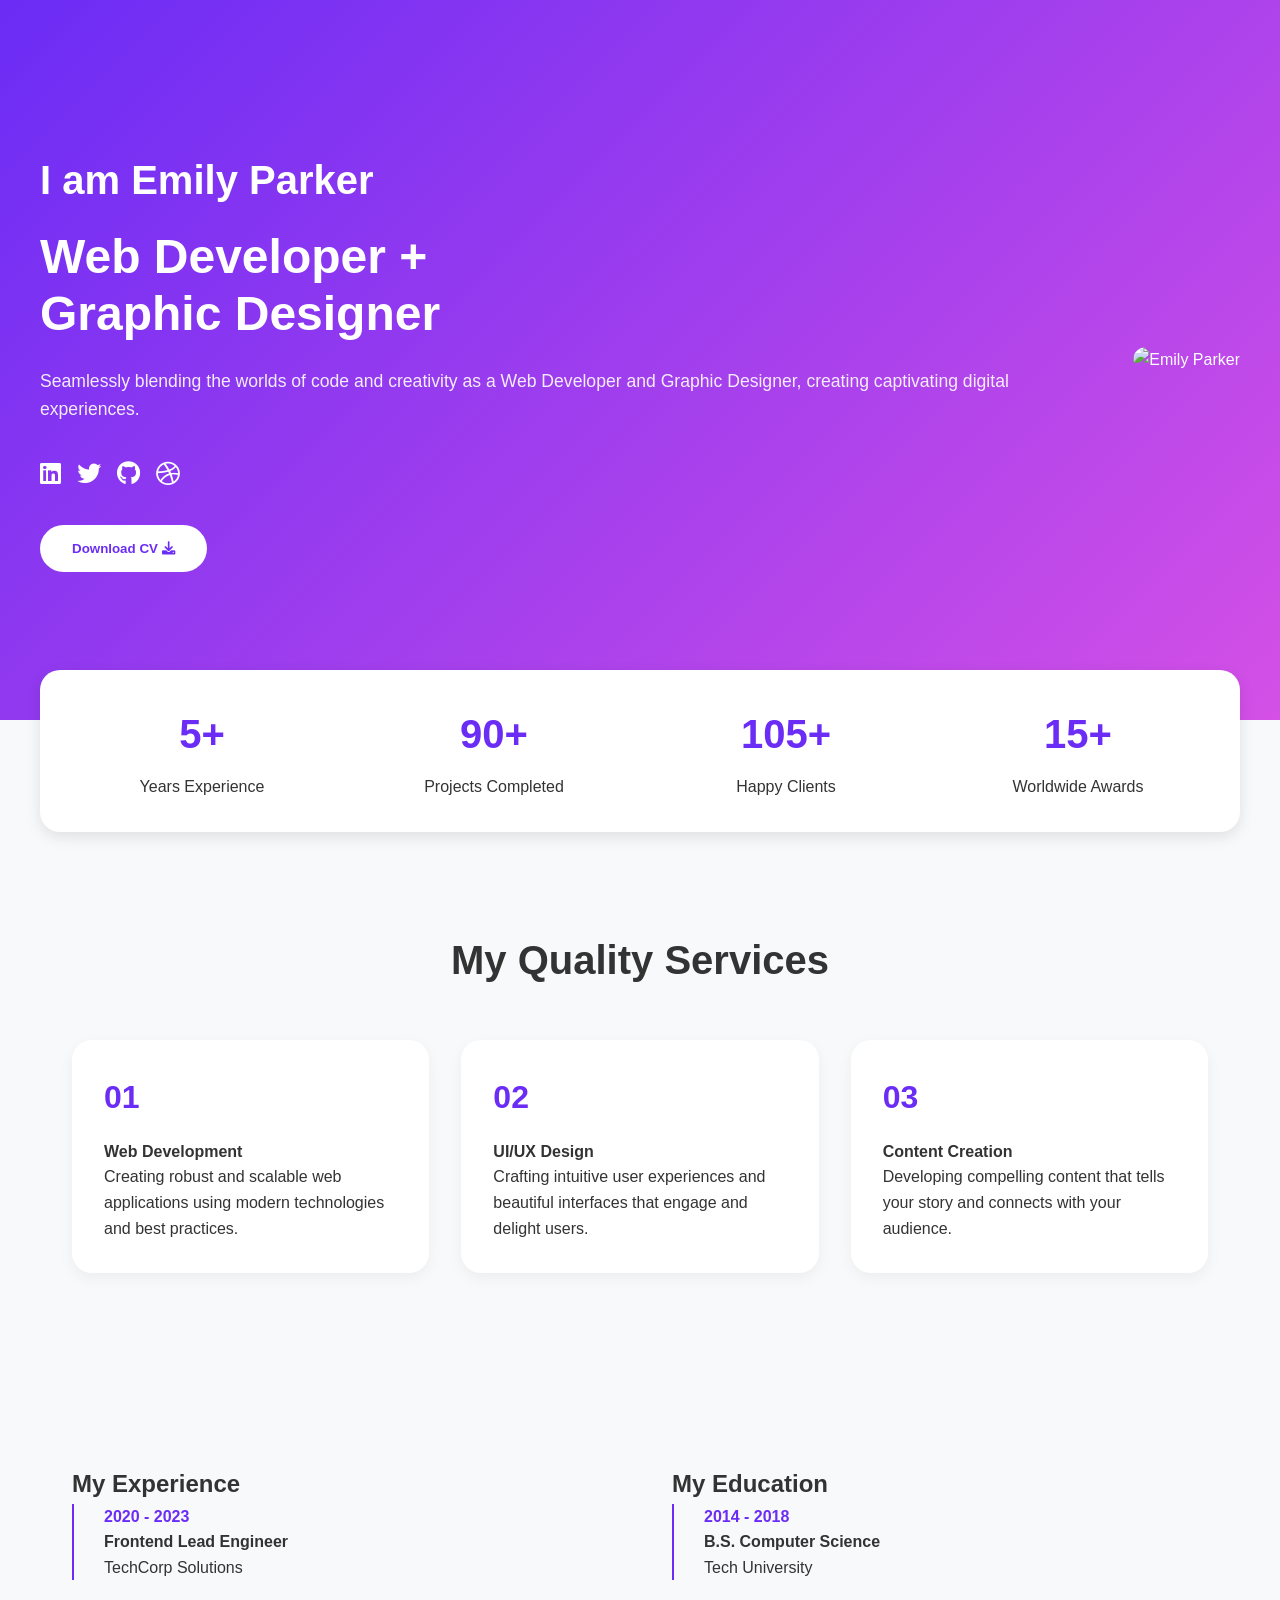
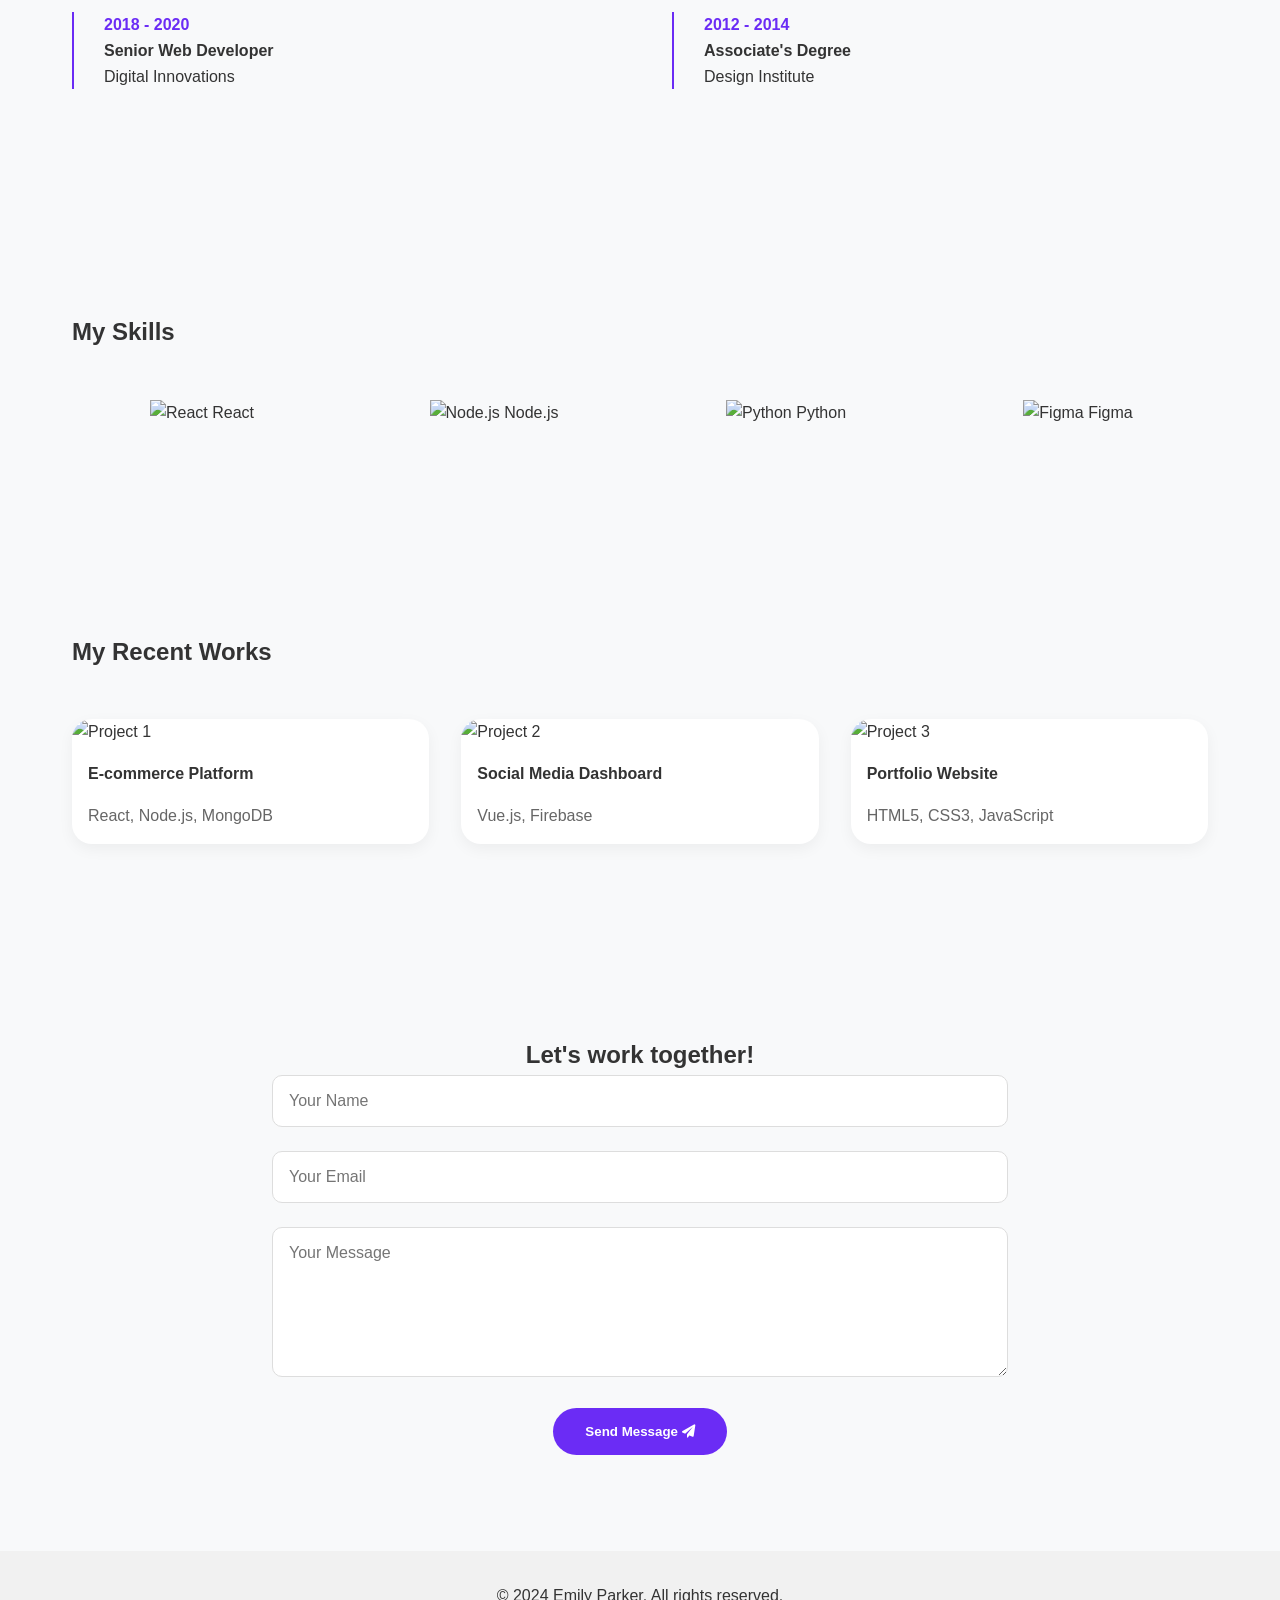
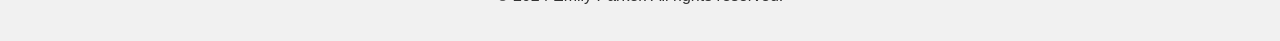
==== index.html @ 03fb5066 "commit the work" ====
<!DOCTYPE html>
<html lang="en">
<head>
    <meta charset="UTF-8">
    <meta name="viewport" content="width=device-width, initial-scale=1.0">
    <title>Emily Parker - Web Developer & Graphic Designer</title>
    <link rel="stylesheet" href="styles.css">
    <link rel="stylesheet" href="https://cdnjs.cloudflare.com/ajax/libs/font-awesome/6.0.0/css/all.min.css">
</head>
<body>
    <header class="hero">
        <div class="hero-content">
            <div class="hero-text">
                <h1>I am Emily Parker</h1>
                <h2>Web Developer + <br>Graphic Designer</h2>
                <p>Seamlessly blending the worlds of code and creativity as a Web Developer and Graphic Designer, creating captivating digital experiences.</p>
                <div class="social-links">
                    <a href="#" class="social-icon"><i class="fab fa-linkedin"></i></a>
                    <a href="#" class="social-icon"><i class="fab fa-twitter"></i></a>
                    <a href="#" class="social-icon"><i class="fab fa-github"></i></a>
                    <a href="#" class="social-icon"><i class="fab fa-dribbble"></i></a>
                </div>
                <button class="download-cv">Download CV <i class="fas fa-download"></i></button>
            </div>
            <div class="hero-image">
                <img src="https://placehold.co/400x400" alt="Emily Parker">
            </div>
        </div>
    </header>

    <section class="stats">
        <div class="stat-item">
            <h3>5+</h3>
            <p>Years Experience</p>
        </div>
        <div class="stat-item">
            <h3>90+</h3>
            <p>Projects Completed</p>
        </div>
        <div class="stat-item">
            <h3>105+</h3>
            <p>Happy Clients</p>
        </div>
        <div class="stat-item">
            <h3>15+</h3>
            <p>Worldwide Awards</p>
        </div>
    </section>

    <section class="services" id="services">
        <h2>My Quality Services</h2>
        <div class="services-grid">
            <div class="service-card">
                <h3>01</h3>
                <h4>Web Development</h4>
                <p>Creating robust and scalable web applications using modern technologies and best practices.</p>
            </div>
            <div class="service-card">
                <h3>02</h3>
                <h4>UI/UX Design</h4>
                <p>Crafting intuitive user experiences and beautiful interfaces that engage and delight users.</p>
            </div>
            <div class="service-card">
                <h3>03</h3>
                <h4>Content Creation</h4>
                <p>Developing compelling content that tells your story and connects with your audience.</p>
            </div>
        </div>
    </section>

    <section class="experience">
        <div class="experience-education">
            <h2>My Experience</h2>
            <div class="timeline">
                <div class="timeline-item">
                    <span class="date">2020 - 2023</span>
                    <h4>Frontend Lead Engineer</h4>
                    <p>TechCorp Solutions</p>
                </div>
                <div class="timeline-item">
                    <span class="date">2018 - 2020</span>
                    <h4>Senior Web Developer</h4>
                    <p>Digital Innovations</p>
                </div>
            </div>
        </div>
        <div class="experience-education">
            <h2>My Education</h2>
            <div class="timeline">
                <div class="timeline-item">
                    <span class="date">2014 - 2018</span>
                    <h4>B.S. Computer Science</h4>
                    <p>Tech University</p>
                </div>
                <div class="timeline-item">
                    <span class="date">2012 - 2014</span>
                    <h4>Associate's Degree</h4>
                    <p>Design Institute</p>
                </div>
            </div>
        </div>
    </section>

    <section class="skills">
        <h2>My Skills</h2>
        <div class="skills-grid">
            <div class="skill-item">
                <img src="https://placehold.co/50x50" alt="React">
                <span>React</span>
            </div>
            <div class="skill-item">
                <img src="https://placehold.co/50x50" alt="Node.js">
                <span>Node.js</span>
            </div>
            <div class="skill-item">
                <img src="https://placehold.co/50x50" alt="Python">
                <span>Python</span>
            </div>
            <div class="skill-item">
                <img src="https://placehold.co/50x50" alt="Figma">
                <span>Figma</span>
            </div>
        </div>
    </section>

    <section class="recent-work">
        <h2>My Recent Works</h2>
        <div class="work-grid">
            <div class="work-item">
                <img src="https://placehold.co/300x200" alt="Project 1">
                <h4>E-commerce Platform</h4>
                <p>React, Node.js, MongoDB</p>
            </div>
            <div class="work-item">
                <img src="https://placehold.co/300x200" alt="Project 2">
                <h4>Social Media Dashboard</h4>
                <p>Vue.js, Firebase</p>
            </div>
            <div class="work-item">
                <img src="https://placehold.co/300x200" alt="Project 3">
                <h4>Portfolio Website</h4>
                <p>HTML5, CSS3, JavaScript</p>
            </div>
        </div>
    </section>

    <section class="contact" id="contact">
        <h2>Let's work together!</h2>
        <form id="contact-form">
            <div class="form-group">
                <input type="text" id="name" name="name" placeholder="Your Name" required>
            </div>
            <div class="form-group">
                <input type="email" id="email" name="email" placeholder="Your Email" required>
            </div>
            <div class="form-group">
                <textarea id="message" name="message" placeholder="Your Message" required></textarea>
            </div>
            <button type="submit" class="submit-btn">Send Message <i class="fas fa-paper-plane"></i></button>
        </form>
    </section>

    <footer>
        <p>&copy; 2024 Emily Parker. All rights reserved.</p>
    </footer>

    <script src="script.js"></script>
</body>
</html>
---- styles.css ----
* {
    margin: 0;
    padding: 0;
    box-sizing: border-box;
    font-family: 'Segoe UI', Tahoma, Geneva, Verdana, sans-serif;
}

body {
    background-color: #f8f9fa;
    color: #333;
    line-height: 1.6;
}

/* Hero Section */
.hero {
    background: linear-gradient(135deg, #6b2cf5, #d450e6);
    color: white;
    padding: 4rem 2rem;
    min-height: 80vh;
    display: flex;
    align-items: center;
}

.hero-content {
    max-width: 1200px;
    margin: 0 auto;
    display: flex;
    align-items: center;
    gap: 4rem;
}

.hero-text {
    flex: 1;
}

.hero-text h1 {
    font-size: 2.5rem;
    margin-bottom: 1rem;
}

.hero-text h2 {
    font-size: 3rem;
    margin-bottom: 1.5rem;
    line-height: 1.2;
}

.hero-text p {
    font-size: 1.1rem;
    margin-bottom: 2rem;
    opacity: 0.9;
}

.social-links {
    display: flex;
    gap: 1rem;
    margin-bottom: 2rem;
}

.social-icon {
    color: white;
    font-size: 1.5rem;
    transition: transform 0.3s;
}

.social-icon:hover {
    transform: translateY(-3px);
}

.download-cv {
    background: white;
    color: #6b2cf5;
    border: none;
    padding: 1rem 2rem;
    border-radius: 50px;
    font-weight: bold;
    cursor: pointer;
    transition: transform 0.3s;
}

.download-cv:hover {
    transform: translateY(-2px);
}

.hero-image img {
    width: 400px;
    height: 400px;
    border-radius: 20px;
    object-fit: cover;
}

/* Stats Section */
.stats {
    display: grid;
    grid-template-columns: repeat(4, 1fr);
    gap: 2rem;
    max-width: 1200px;
    margin: -50px auto 0;
    padding: 2rem;
    background: white;
    border-radius: 20px;
    box-shadow: 0 5px 15px rgba(0,0,0,0.1);
}

.stat-item {
    text-align: center;
}

.stat-item h3 {
    font-size: 2.5rem;
    color: #6b2cf5;
    margin-bottom: 0.5rem;
}

/* Services Section */
.services {
    padding: 6rem 2rem;
    max-width: 1200px;
    margin: 0 auto;
}

.services h2 {
    text-align: center;
    font-size: 2.5rem;
    margin-bottom: 3rem;
}

.services-grid {
    display: grid;
    grid-template-columns: repeat(3, 1fr);
    gap: 2rem;
}

.service-card {
    background: white;
    padding: 2rem;
    border-radius: 20px;
    box-shadow: 0 5px 15px rgba(0,0,0,0.05);
    transition: transform 0.3s;
}

.service-card:hover {
    transform: translateY(-5px);
}

.service-card h3 {
    color: #6b2cf5;
    font-size: 2rem;
    margin-bottom: 1rem;
}

/* Experience Section */
.experience {
    padding: 6rem 2rem;
    max-width: 1200px;
    margin: 0 auto;
    display: grid;
    grid-template-columns: repeat(2, 1fr);
    gap: 4rem;
}

.timeline-item {
    margin-bottom: 2rem;
    position: relative;
    padding-left: 2rem;
}

.timeline-item::before {
    content: '';
    position: absolute;
    left: 0;
    top: 0;
    height: 100%;
    width: 2px;
    background: #6b2cf5;
}

.date {
    color: #6b2cf5;
    font-weight: bold;
}

/* Skills Section */
.skills {
    padding: 6rem 2rem;
    max-width: 1200px;
    margin: 0 auto;
}

.skills-grid {
    display: grid;
    grid-template-columns: repeat(4, 1fr);
    gap: 2rem;
    margin-top: 3rem;
}

.skill-item {
    text-align: center;
}

.skill-item img {
    width: 50px;
    height: 50px;
    margin-bottom: 1rem;
}

/* Recent Work Section */
.recent-work {
    padding: 6rem 2rem;
    max-width: 1200px;
    margin: 0 auto;
}

.work-grid {
    display: grid;
    grid-template-columns: repeat(3, 1fr);
    gap: 2rem;
    margin-top: 3rem;
}

.work-item {
    background: white;
    border-radius: 20px;
    overflow: hidden;
    box-shadow: 0 5px 15px rgba(0,0,0,0.05);
}

.work-item img {
    width: 100%;
    height: 200px;
    object-fit: cover;
}

.work-item h4 {
    padding: 1rem;
    margin: 0;
}

.work-item p {
    padding: 0 1rem 1rem;
    color: #666;
}

/* Contact Section */
.contact {
    padding: 6rem 2rem;
    max-width: 800px;
    margin: 0 auto;
    text-align: center;
}

.form-group {
    margin-bottom: 1.5rem;
}

input, textarea {
    width: 100%;
    padding: 1rem;
    border: 1px solid #ddd;
    border-radius: 10px;
    font-size: 1rem;
}

textarea {
    height: 150px;
    resize: vertical;
}

.submit-btn {
    background: #6b2cf5;
    color: white;
    border: none;
    padding: 1rem 2rem;
    border-radius: 50px;
    font-weight: bold;
    cursor: pointer;
    transition: transform 0.3s;
}

.submit-btn:hover {
    transform: translateY(-2px);
}

footer {
    text-align: center;
    padding: 2rem;
    background: #f1f1f1;
}

/* Responsive Design */
@media (max-width: 1024px) {
    .hero-content {
        gap: 2rem;
    }

    .hero-image img {
        width: 300px;
        height: 300px;
    }

    .stats,
    .services-grid,
    .work-grid {
        grid-template-columns: repeat(2, 1fr);
    }
}

@media (max-width: 768px) {
    .hero-content {
        flex-direction: column-reverse;
        text-align: center;
    }

    .social-links {
        justify-content: center;
    }

    .stats {
        grid-template-columns: repeat(2, 1fr);
        margin: 0 2rem;
    }

    .experience {
        grid-template-columns: 1fr;
        gap: 2rem;
    }

    .skills-grid {
        grid-template-columns: repeat(2, 1fr);
    }
}

@media (max-width: 480px) {
    .hero-text h1 {
        font-size: 2rem;
    }

    .hero-text h2 {
        font-size: 2.5rem;
    }

    .hero-image img {
        width: 250px;
        height: 250px;
    }

    .stats,
    .services-grid,
    .work-grid,
    .skills-grid {
        grid-template-columns: 1fr;
    }

    .service-card {
        padding: 1.5rem;
    }
}
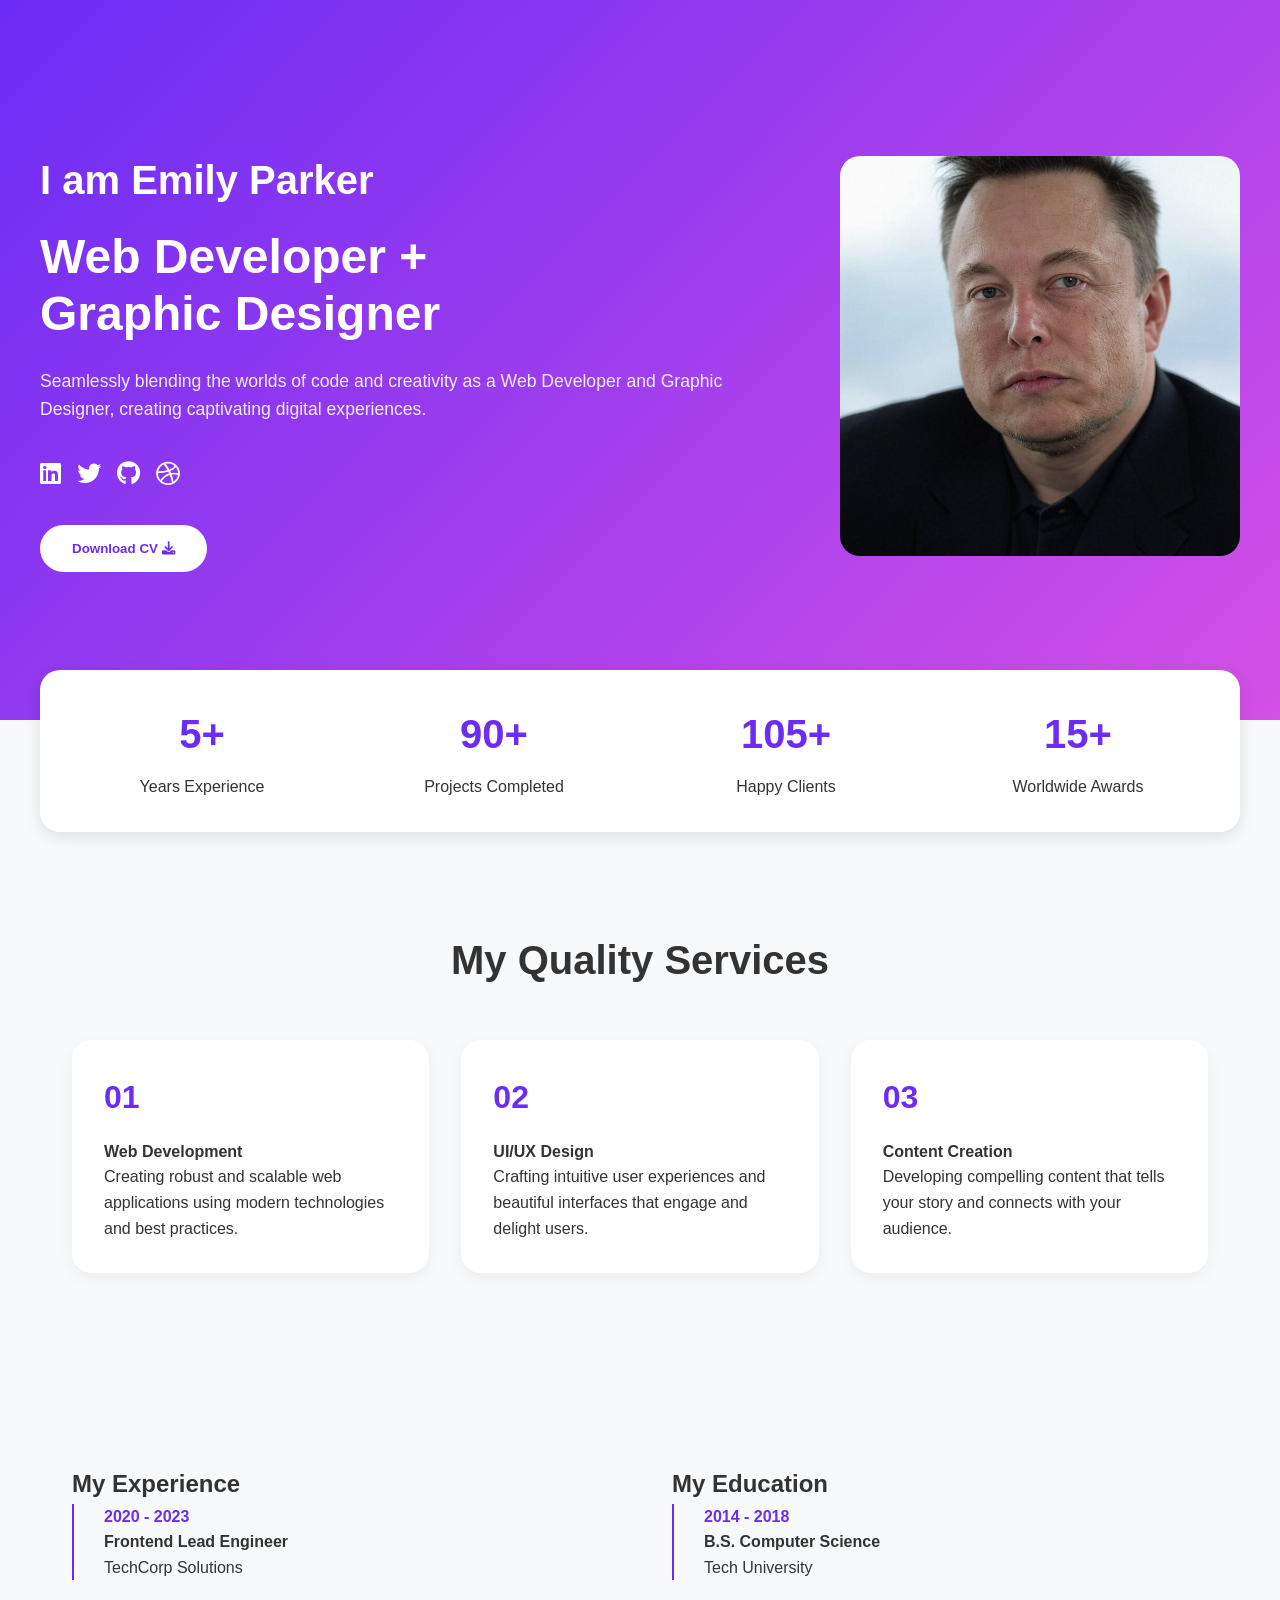
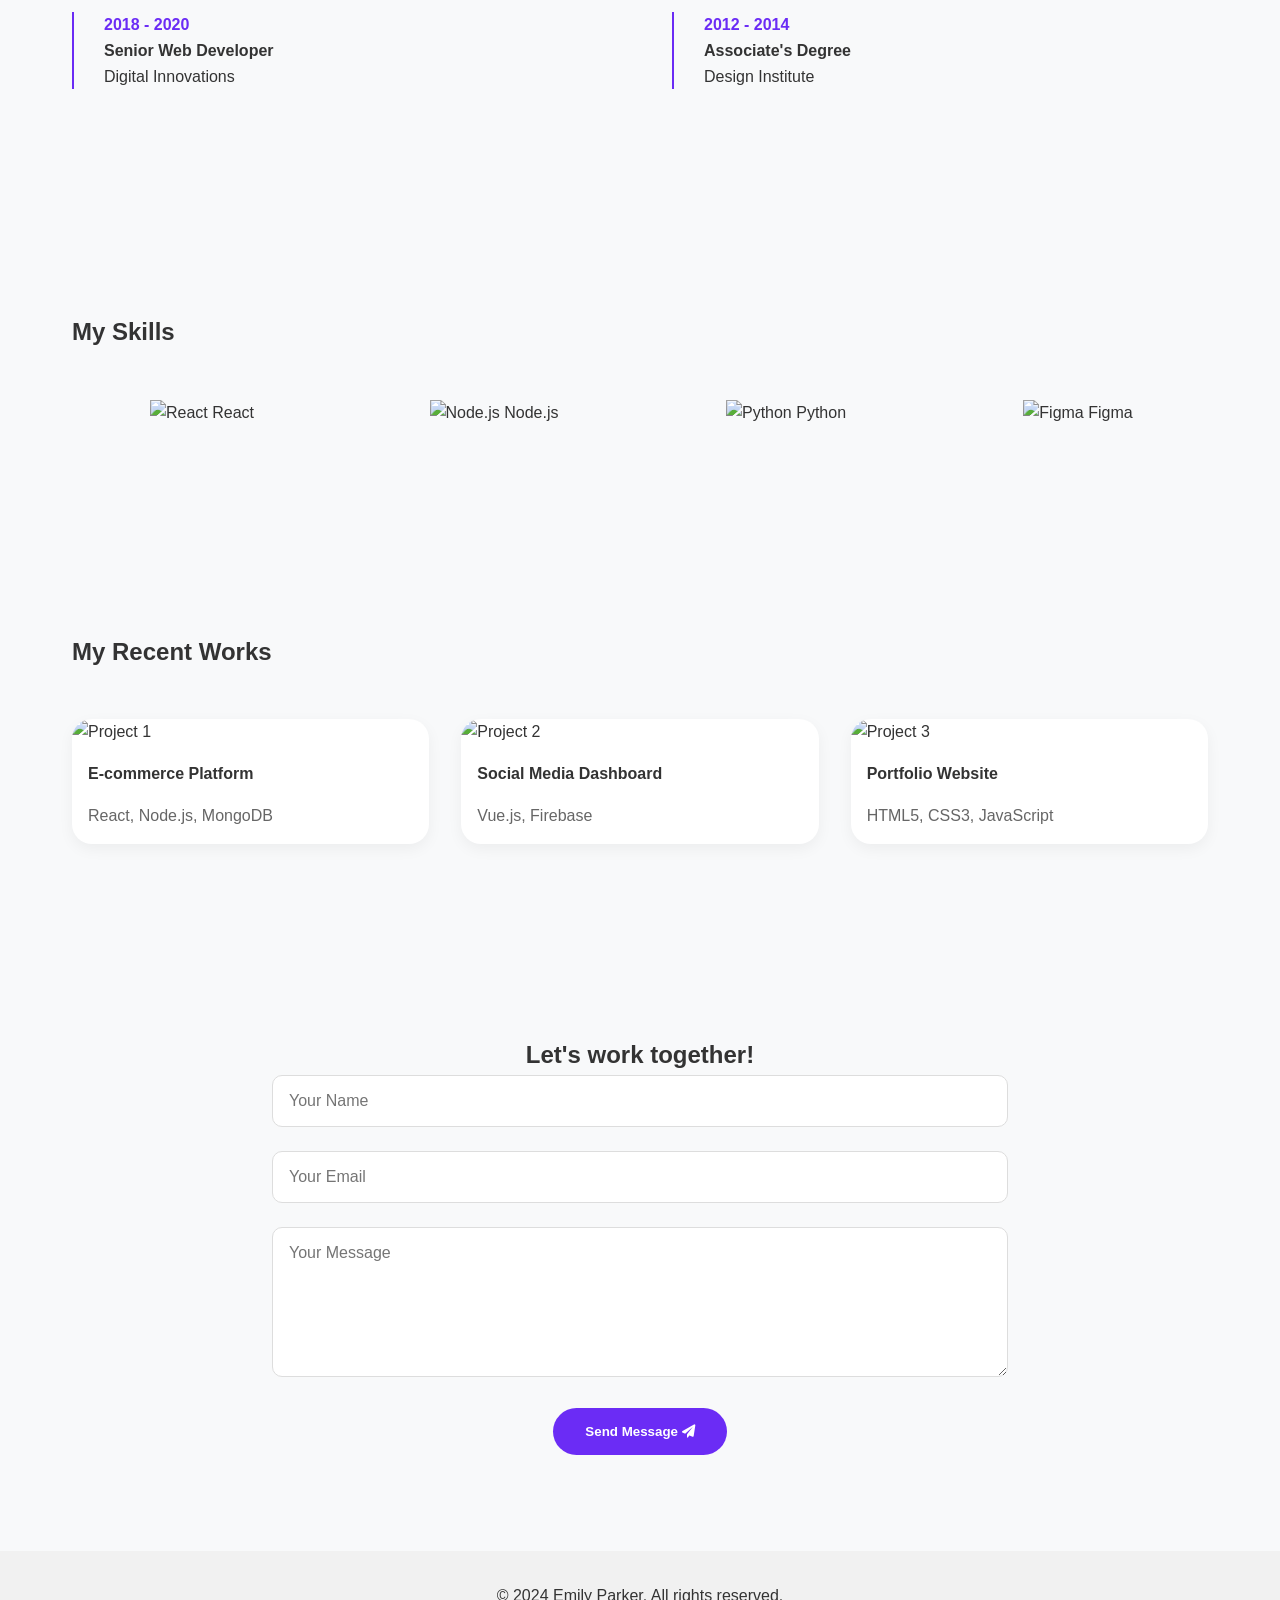
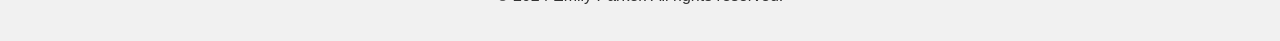
==== commit fde6f507: "bastard" ====
--- a/index.html
+++ b/index.html
@@ -23,7 +23,7 @@
                 <button class="download-cv">Download CV <i class="fas fa-download"></i></button>
             </div>
             <div class="hero-image">
-                <img src="https://placehold.co/400x400" alt="Emily Parker">
+                <img src="./image.png" alt="Emily Parker">
             </div>
         </div>
     </header>
@@ -163,6 +163,7 @@
     <footer>
         <p>&copy; 2024 Emily Parker. All rights reserved.</p>
     </footer>
+   
 
     <script src="script.js"></script>
 </body>
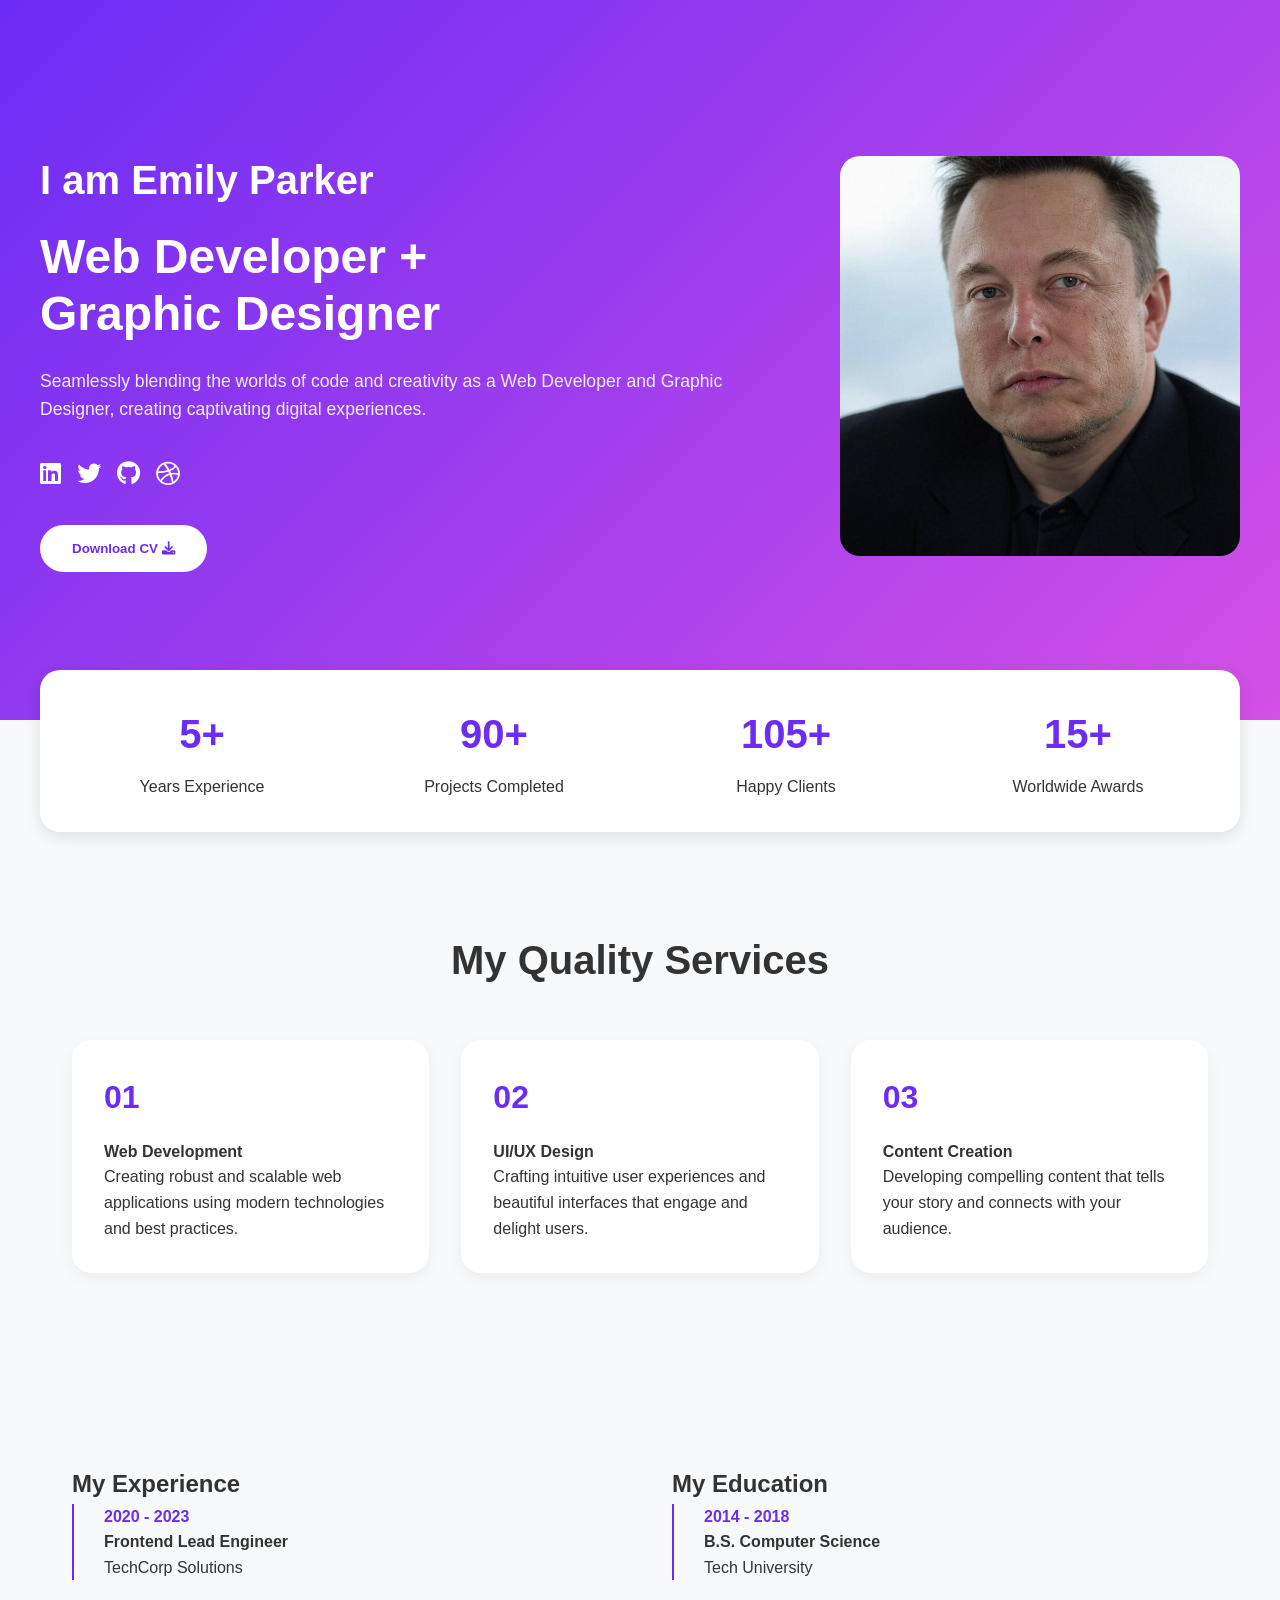
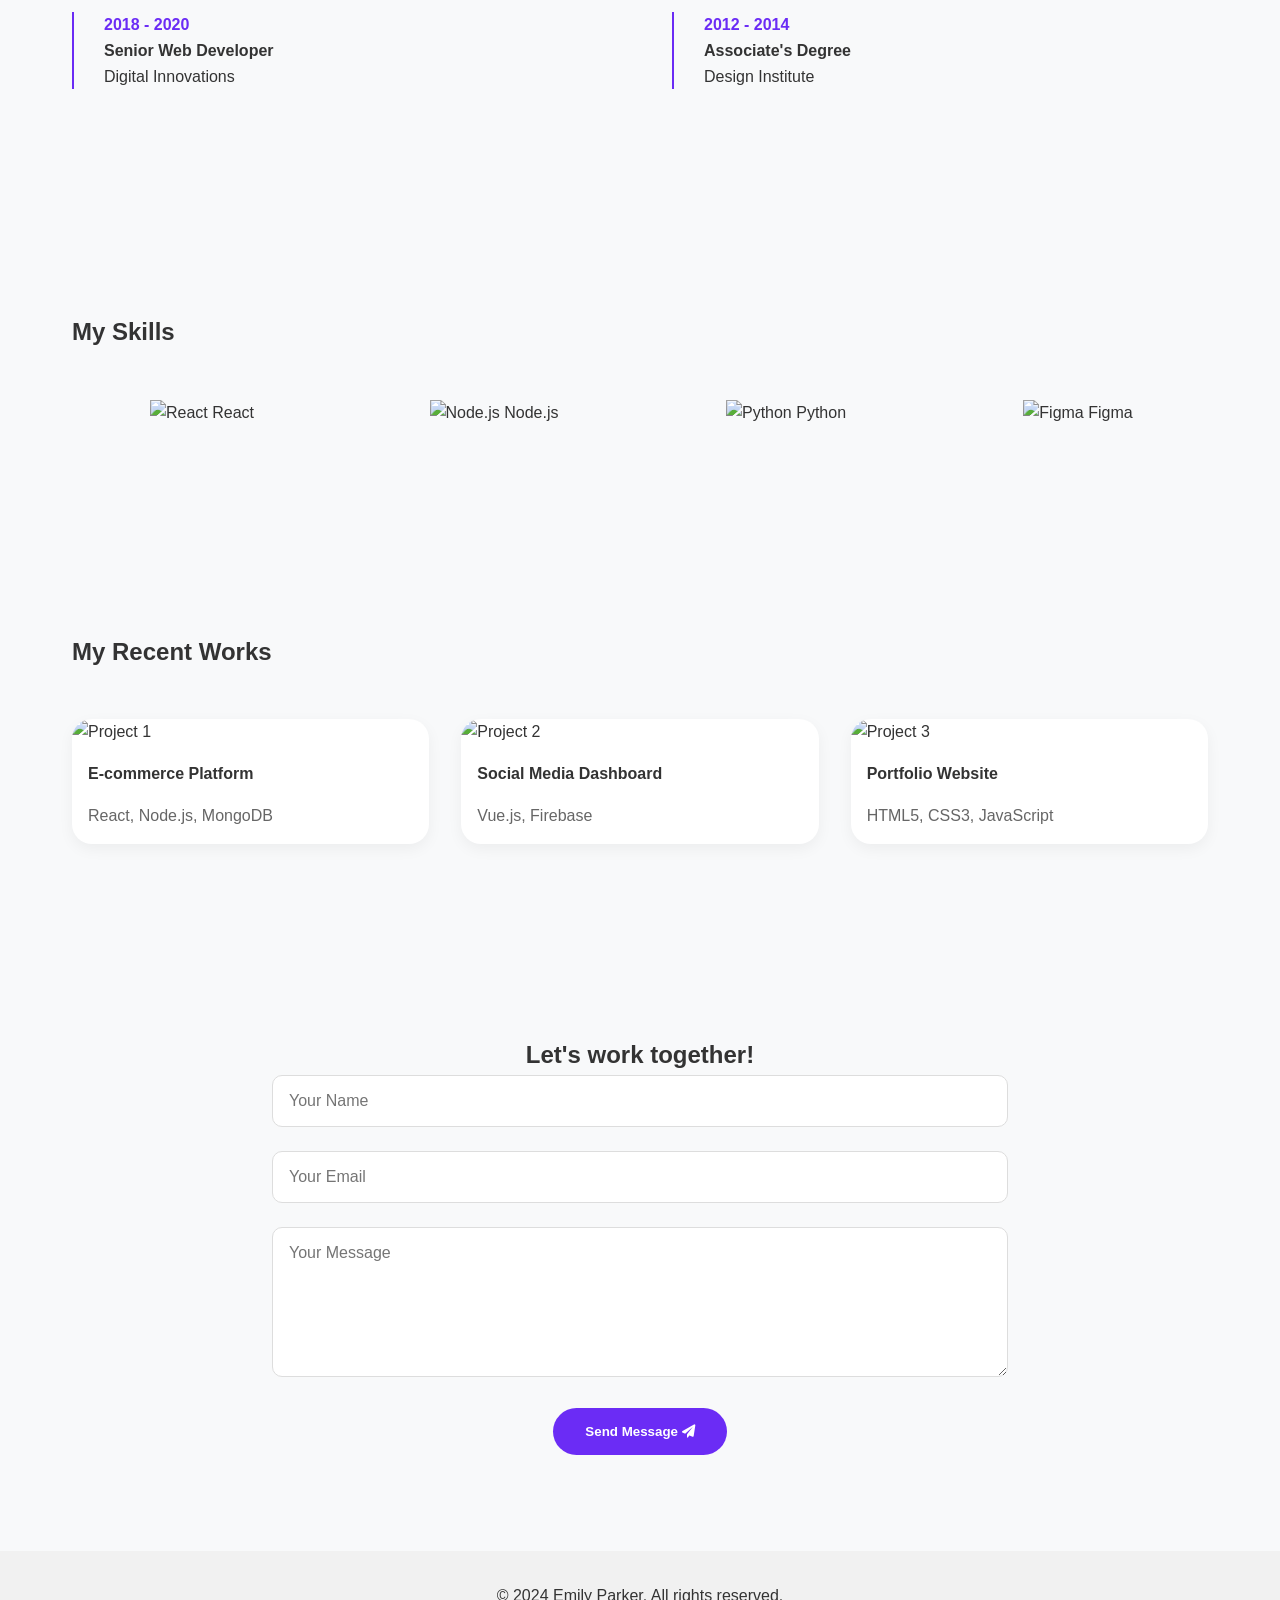
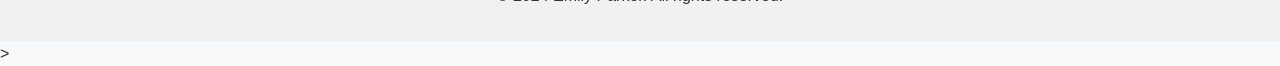
==== commit b61c6f4b: "boss" ====
--- a/index.html
+++ b/index.html
@@ -167,4 +167,9 @@
 
     <script src="script.js"></script>
 </body>
-</html>+</html>
+
+
+
+
+>
